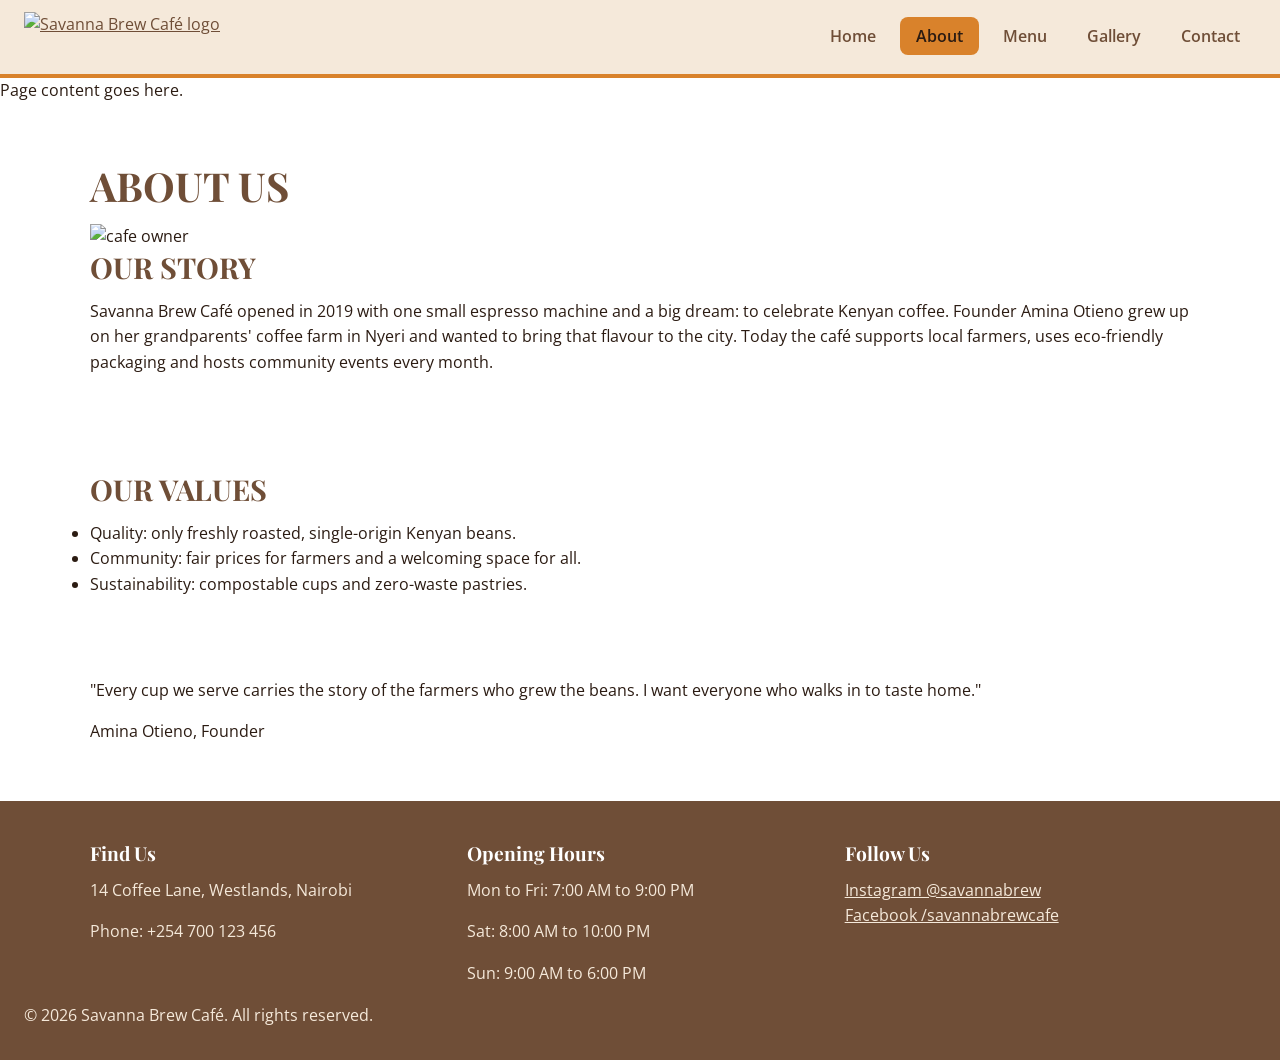
==== about.html @ 5cbfb4e5 "Initial project upload" ====
<!DOCTYPE html>
<html lang="en">
<head>
    <meta charset="UTF-8">
    <meta name="viewport" content="width=device-width, initial-scale=1.0">
    <title>Savanna Brew Café</title>
    <link rel="preconnect" href="https://fonts.googleapis.com">
    <link rel="preconnect" href="https://fonts.gstatic.com" crossorigin>
    <link href="https://fonts.googleapis.com/css2?family=Open+Sans:wght@400;600;700&family=Playfair+Display:wght@600;700&display=swap" rel="stylesheet">
    <link rel="stylesheet" href="css/style.css">
</head>
<body>

    <header class="site-header">
        <a href="index.html" class="logo">
            <img src="images/logo.png" alt="Savanna Brew Café logo">
        </a>

        <nav class="main-nav" aria-label="Main navigation">
            <ul>
                <li><a href="index.html" >Home</a></li>
                <li><a href="about.html" class="active" aria-current="page">About</a></li>
                <li><a href="menu.html">Menu</a></li>
                <li><a href="gallery.html">Gallery</a></li>
                <li><a href="contact.html">Contact</a></li>
            </ul>
        </nav>
    </header>


    <main>
        <p>Page content goes here.</p>

        <section class="container">
            <h1>ABOUT US</h1>
            <div class="about-grid">
                <img src="images/about-owner.jpg" alt="cafe owner" class="owner-photo">
                <article>
                    <h2>OUR STORY</h2>
                    <p>Savanna Brew Café opened in 2019 with one small espresso machine and a big dream: to celebrate Kenyan coffee.
                         Founder Amina Otieno grew up on her grandparents' coffee farm in Nyeri and wanted to bring that flavour to the city.
                          Today the café supports local farmers, uses eco-friendly packaging and hosts community events every month.</p>
                </article>
            </div>
        </section>

        <section class="values">
            <div class="container">
                <h2>OUR VALUES</h2>
                <ul>
                    <li>Quality: only freshly roasted, single-origin Kenyan beans.</li>
                    <li>Community: fair prices for farmers and a welcoming space for all.</li>
                    <li>Sustainability: compostable cups and zero-waste pastries.</li>
                </ul>
            </div>
        </section>
        <section class="container">
            <blockquote>
                <p>"Every cup we serve carries the story of the farmers who grew the beans. I want everyone who walks in to taste home."</p>
                <p class="quote-author">Amina Otieno, Founder</p>
            </blockquote>
        </section>
    </main>

    <!-- footer -->
     <footer class="site-footer">
        <div class="footer-columns">

            <section class="footer-col">
                <h2>Find Us</h2>
                <p>14 Coffee Lane, Westlands, Nairobi</p>
                <p>Phone: +254 700 123 456</p>
            </section>

            <section class="footer-col">
                <h2>Opening Hours</h2>
                <p>Mon to Fri: 7:00 AM to 9:00 PM</p>
                <p>Sat: 8:00 AM to 10:00 PM</p>
                <p>Sun: 9:00 AM to 6:00 PM</p>
            </section>

            <section class="footer-col">
                <h2>Follow Us</h2>
                <ul>
                    <li><a href="https://www.instagram.com" target="_blank" rel="noopener">Instagram @savannabrew</a></li>
                    <li><a href="https://www.facebook.com" target="_blank" rel="noopener">Facebook /savannabrewcafe</a></li>
                </ul>
            </section>

        </div>

        <p class="copyright">&copy; 2026 Savanna Brew Café. All rights reserved.</p>
    </footer>
</body>
</html>
---- css/style.css ----
:root {
    --primary: #6F4E37;        /* coffee brown */
    --secondary: #F5E9DA;      /* cream */
    --accent: #D9822B;         /* savanna orange */
    --accent-dark: #A55A14;    /* darker orange: readable on white */
    --text-dark: #2B1B12;
    --white: #FFFFFF;
    --cream-dark: #EBD7BE;     /* zebra stripes / hover rows */

    --font-heading: "Playfair Display", Georgia, serif;
    --font-body: "Open Sans", Arial, sans-serif;

    --radius: 8px;
    --shadow: 0 4px 12px rgba(43, 27, 18, 0.15);
    --transition: 0.3s ease;
}
* {
    margin: 0;
    padding: 0;
    box-sizing: border border-box;
}

body {
    font-family: var(--font-body);
    font-size: 1rem;           /* 16px */
    line-height: 1.6;
    color: var(--text-dark);
    background-color: var(--white);
}

h1, h2, h3 {
    font-family: var(--font-heading);
    line-height: 1.3;
    color: var(--primary);
    margin-bottom: 0.75rem;
}

h1 { font-size: 2.5rem; }
h2 { font-size: 1.8rem; }
h3 { font-size: 1.3rem; }

p {
    margin-bottom: 1rem;
}

img {
    max-width: 100%;           
    display: block;
}

a {
    color: var(--primary);
    transition: color var(--transition);
}

a:hover {
    color: var(--accent-dark);
    text-decoration: underline;
}

/* to center the contents and limit the widtha */
.container {
    max-width: 1100px;
    margin: 0 auto;
    padding: 2.5rem 1rem;
}

/* HEADER */
.site-header {
    display: flex;
    justify-content: space-between;
    align-items: center;
    padding: 0.75rem 1.5rem;
    background-color: var(--secondary);
    border-bottom: 4px solid var(--accent);
}

.logo img {
    height: 50px;
    width: auto;
}

.main-nav ul {
    display: flex;
    list-style: none;
    gap: 0.5rem;
}

.main-nav a {
    /* display: block; */
    padding: 0.5rem 1rem;
    color: var(--primary);
    font-weight: 600;
    text-decoration: none;
    border-radius: var(--radius);
    /* transition: background-color var(--transition), color var(--transition); */
}

.main-nav a:hover,
.main-nav a:focus-visible {
    background-color: var(--primary);
    color: var(--white);
    text-decoration: none;
}

/* this will us the active page */
.main-nav a.active {
    background-color: var(--accent);
    color: var(--text-dark);
}

/* Buttons */
.btn {
    display: inline-block;
    padding: 0.8rem 1.8rem;
    background-color: var(--accent);
    color: var(--text-dark);
    font-family: var(--font-body);
    font-size: 1rem;
    font-weight: 700;
    text-decoration: none;
    border: none;
    border-radius: var(--radius);
    cursor: pointer;
    transition: background-color var(--transition), color var(--transition), transform var(--transition);
}

.btn:hover,
.btn:focus-visible {
    background-color: var(--primary);
    color: var(--white);
    text-decoration: none;
    transform: translateY(-3px);
}

/* footer css */
.site-footer {
    background-color: var(--primary);
    color: var(--secondary);
    padding: 2.5rem 1.5rem 1rem;
}

.footer-columns {
    max-width: 1100px;
    margin: 0 auto;
    display: grid;
    grid-template-columns: repeat(3, 1fr);
    gap: 2rem;
}

.site-footer h2 {
    color: var(--white);
    font-size: 1.2rem;
}

.site-footer ul {
    list-style: none;
}

.site-footer a {
    color: var(--secondary);
}

.site-footer a:hover {
    color: var(--white);
}

/* .site-footer a:focus-visible {
    outline-color: var(--white);
} */
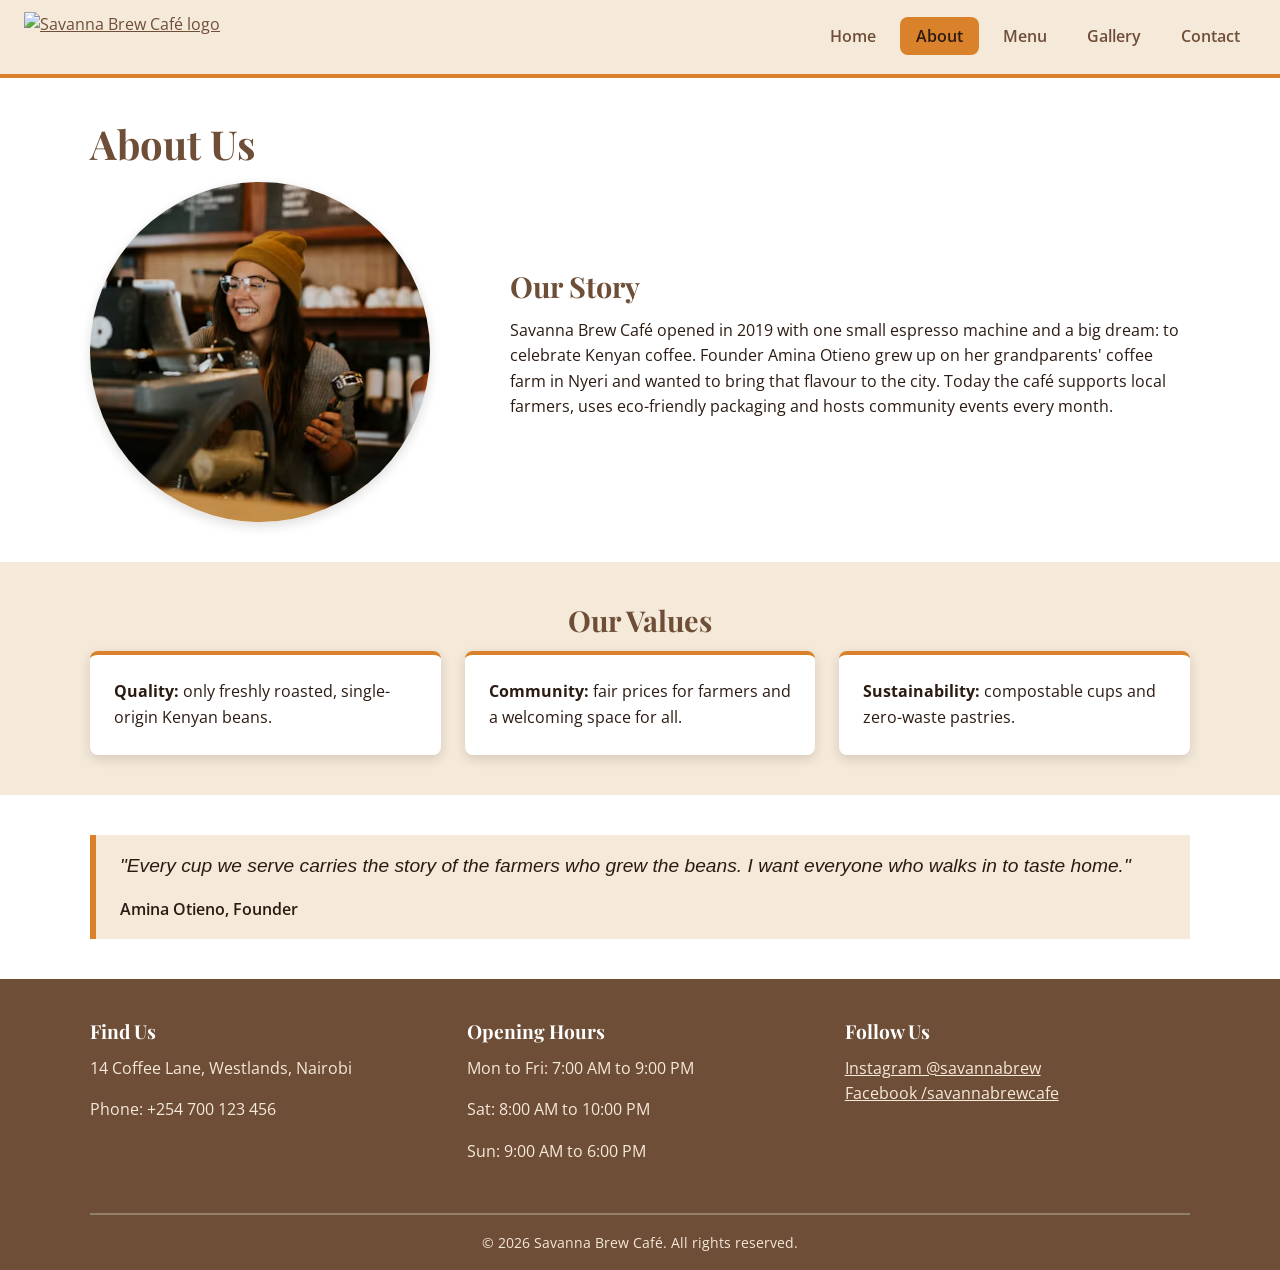
==== commit 7fa16d44: "css file and images" ====
--- a/about.html
+++ b/about.html
@@ -28,38 +28,42 @@
     </header>
 
 
-    <main>
-        <p>Page content goes here.</p>
+        <main>
 
         <section class="container">
-            <h1>ABOUT US</h1>
+            <h1>About Us</h1>
             <div class="about-grid">
-                <img src="images/about-owner.jpg" alt="cafe owner" class="owner-photo">
+                <img src="images/about-owner.avif" alt="Amina Otieno, the café owner, smiling behind the counter" class="owner-photo">
                 <article>
-                    <h2>OUR STORY</h2>
-                    <p>Savanna Brew Café opened in 2019 with one small espresso machine and a big dream: to celebrate Kenyan coffee.
-                         Founder Amina Otieno grew up on her grandparents' coffee farm in Nyeri and wanted to bring that flavour to the city.
-                          Today the café supports local farmers, uses eco-friendly packaging and hosts community events every month.</p>
+                    <h2>Our Story</h2>
+                    <p>Savanna Brew Café opened in 2019 with one small espresso machine and a big dream: 
+                        to celebrate Kenyan coffee. Founder Amina Otieno grew up on her grandparents' 
+                        coffee farm in Nyeri and wanted to bring that flavour to the city.
+                         Today the café supports local farmers, uses eco-friendly packaging and hosts
+                          community events every month.</p>
                 </article>
             </div>
         </section>
 
         <section class="values">
             <div class="container">
-                <h2>OUR VALUES</h2>
-                <ul>
-                    <li>Quality: only freshly roasted, single-origin Kenyan beans.</li>
-                    <li>Community: fair prices for farmers and a welcoming space for all.</li>
-                    <li>Sustainability: compostable cups and zero-waste pastries.</li>
+                <h2>Our Values</h2>
+                <ul class="values-list">
+                    <li><strong>Quality:</strong> only freshly roasted, single-origin Kenyan beans.</li>
+                    <li><strong>Community:</strong> fair prices for farmers and a welcoming space for all.</li>
+                    <li><strong>Sustainability:</strong> compostable cups and zero-waste pastries.</li>
                 </ul>
             </div>
         </section>
+
         <section class="container">
             <blockquote>
-                <p>"Every cup we serve carries the story of the farmers who grew the beans. I want everyone who walks in to taste home."</p>
+                <p>"Every cup we serve carries the story of the farmers who grew the beans.
+                     I want everyone who walks in to taste home."</p>
                 <p class="quote-author">Amina Otieno, Founder</p>
             </blockquote>
         </section>
+
     </main>
 
     <!-- footer -->
--- a/css/style.css
+++ b/css/style.css
@@ -168,4 +168,214 @@
 
 /* .site-footer a:focus-visible {
     outline-color: var(--white);
-} */+} */
+
+.copyright {
+    max-width: 1100px;
+    margin: 2rem auto 0;
+    padding-top: 1rem;
+    border-top: 2px solid rgba(219, 245, 218, 0.3);
+    text-align: center;
+    font-size: 0.9rem;
+}
+
+/* Home page css */
+
+.hero {
+    min-height: 480px;
+    display: flex;
+    align-items: center;
+    justify-content: center;
+    padding: 2rem 1rem;
+    text-align: center;
+    color: var(--white);
+    background: linear-gradient(rgba(43, 27, 18, 0.6), rgba(43, 27, 18, 0.6)),
+                url("../images/cappuccino.avif") center / cover no-repeat;
+}
+
+.hero h1 {
+    color: var(--white);
+    font-size: 3rem;
+}
+.tagline {
+    font-size: 1.4rem;
+    margin-bottom: 1.5rem;
+}
+
+.welcome {
+    max-width: 800px;
+    text-align: center;
+}
+
+.favourites h2,
+.cta h2 {
+    text-align: center;
+}
+
+.card-row {
+    display: flex;
+    gap: 1.5rem;
+}
+
+.card {
+    flex: 1;                   /* each card takes an equal share */
+    background-color: var(--secondary);
+    border-radius: var(--radius);
+    overflow: hidden;
+    box-shadow: var(--shadow);
+    transition: transform var(--transition), box-shadow var(--transition);
+}
+
+.card:hover {
+    transform: translateY(-8px);
+    box-shadow: 0 12px 24px rgba(43, 27, 18, 0.25);
+}
+
+.card img {
+    width: 100%;
+    height: 200px;
+    object-fit: cover;
+}
+.card-body {
+    padding: 1.25rem;
+}
+.price {
+    font-weight: 700;
+    color: var(--primary);
+}
+.cta {
+    background-color: var(--secondary);
+    text-align: center;
+}
+
+/* About page css */
+.about-grid {
+    display: grid;
+    grid-template-columns: 1fr 2fr;
+    gap: 5rem;
+    align-items: center;
+}
+
+.owner-photo {
+    width: 100%;
+    max-width: 350px;
+    aspect-ratio: 1 / 1;
+    object-fit: cover;
+    border-radius: 50%;        
+    margin: 0 auto;
+    box-shadow: var(--shadow);
+}
+
+.values {
+    background-color: var(--secondary);
+}
+
+.values h2 {
+    text-align: center;
+}
+
+.values-list {
+    list-style: none;
+    display: grid;
+    grid-template-columns: repeat(3, 1fr);
+    gap: 1.5rem;
+}
+
+.values-list li {
+    background-color: var(--white);
+    padding: 1.5rem;
+    border-top: 4px solid var(--accent);
+    border-radius: var(--radius);
+    box-shadow: var(--shadow);
+}
+
+blockquote {
+    padding: 1rem 1.5rem;
+    background-color: var(--secondary);
+    border-left: 6px solid var(--accent);
+    font-size: 1.2rem;
+    font-style: italic;
+}
+
+.quote-author {
+    margin-bottom: 0;
+    font-size: 1rem;
+    font-style: normal;
+    font-weight: 600;
+}
+
+/* Menu page css */
+
+.table-wrapper {
+    overflow-x: auto;
+    margin-bottom: 2rem;
+
+}
+
+.data-table {
+    width: 100%;
+    min-width: 420px;          
+    border-collapse: collapse;
+}
+
+.data-table th,
+.data-table td {
+    padding: 0.75rem 1rem;
+    text-align: left;
+}
+.data-table thead th {
+    background-color: var(--primary);
+    color: var(--white);
+}
+
+.data-table tbody tr:nth-child(even) {
+    background-color: var(--secondary);
+}
+.data-table tbody tr {
+    transition: background-color var(--transition);
+}
+.data-table tbody tr:hover {
+    background-color: var(--cream-dark);
+}
+.data-table .price-col {
+    text-align: right;
+}
+
+/* gallery page css */
+.gallery-grid {
+    display: grid;
+    grid-template-columns: repeat(4, 1fr);
+    gap: 1rem;
+    margin-top: 1.5rem;
+}
+
+.gallery-item {
+    position: relative;        
+    overflow: hidden;          
+    border-radius: var(--radius);
+    box-shadow: var(--shadow);
+}
+
+.gallery-item img {
+    width: 100%;
+    aspect-ratio: 4 / 3;
+    object-fit: cover;         
+    transition: transform 0.4s ease;
+}
+
+.gallery-item:hover img {
+    transform: scale(1.2);    
+}
+
+.gallery-item figcaption {
+    position: absolute;
+    left: 0;
+    right: 0;
+    bottom: 0;
+    padding: 0.6rem;
+    background-color: rgba(43, 27, 18, 0.75);
+    color: var(--white);
+    font-size: 0.9rem;
+    text-align: center;
+}
+
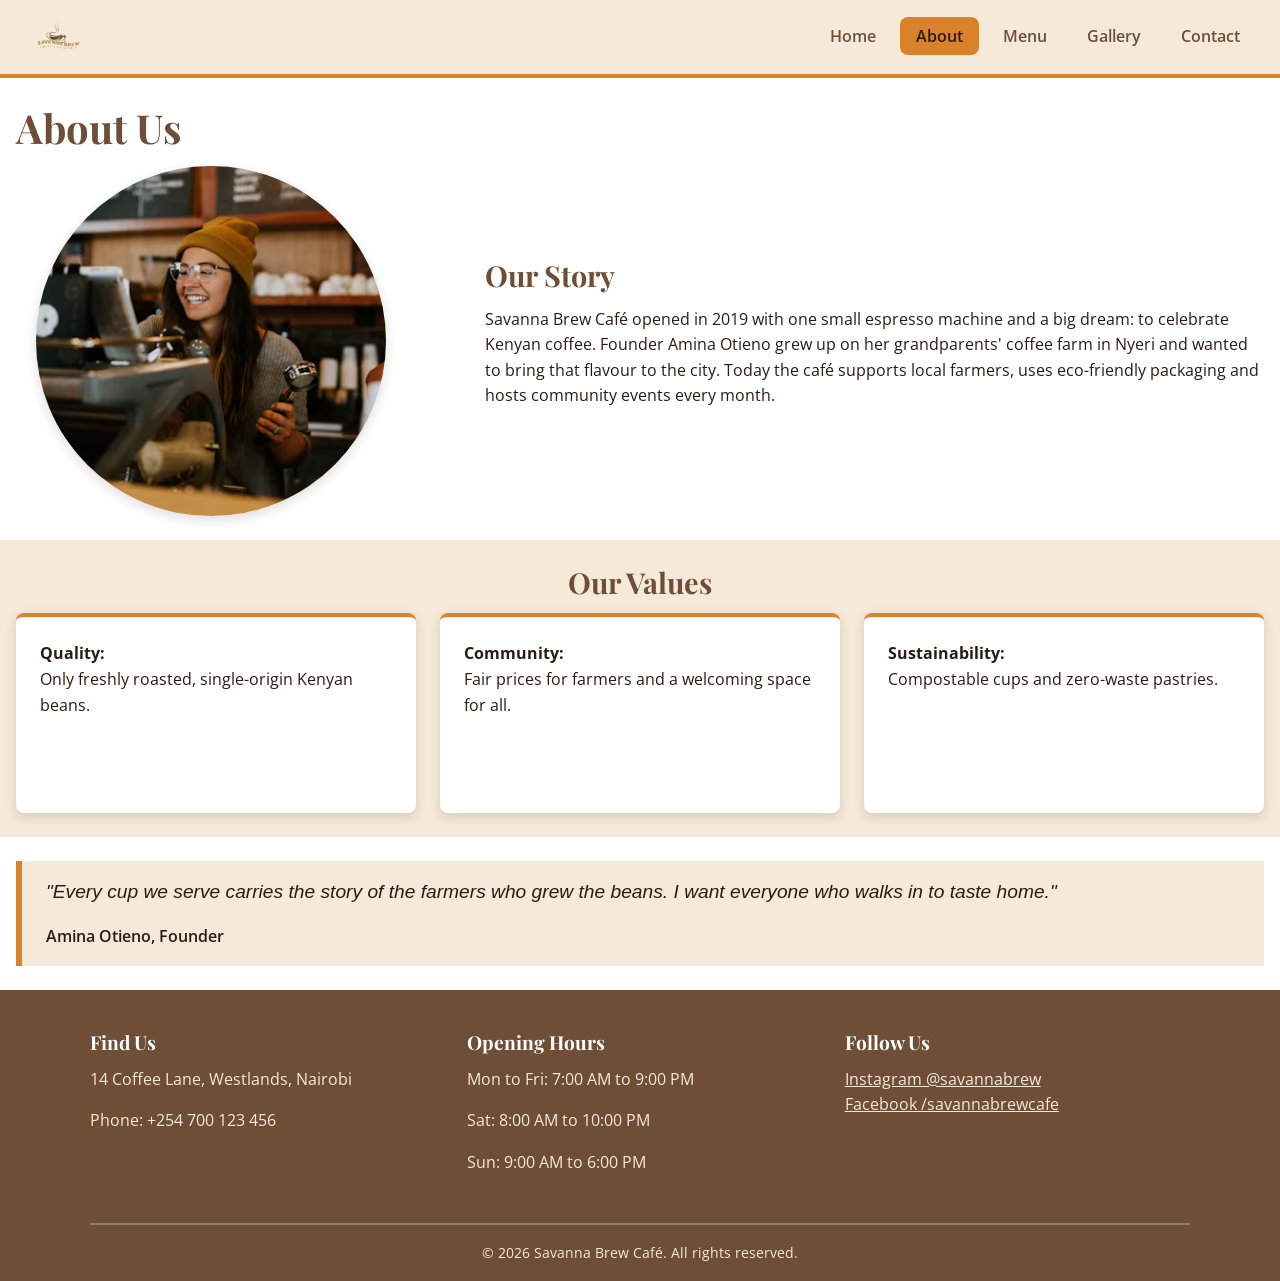
==== commit 2c324cb8: "push changes" ====
--- a/about.html
+++ b/about.html
@@ -49,9 +49,9 @@
             <div class="container">
                 <h2>Our Values</h2>
                 <ul class="values-list">
-                    <li><strong>Quality:</strong> only freshly roasted, single-origin Kenyan beans.</li>
-                    <li><strong>Community:</strong> fair prices for farmers and a welcoming space for all.</li>
-                    <li><strong>Sustainability:</strong> compostable cups and zero-waste pastries.</li>
+                    <li><strong>Quality:</strong><br/> Only freshly roasted, single-origin Kenyan beans.</li>
+                    <li><strong>Community:</strong> <br/>Fair prices for farmers and a welcoming space for all.</li>
+                    <li><strong>Sustainability:</strong> <br/>Compostable cups and zero-waste pastries.</li>
                 </ul>
             </div>
         </section>
--- a/css/style.css
+++ b/css/style.css
@@ -61,9 +61,9 @@
 
 /* to center the contents and limit the widtha */
 .container {
-    max-width: 1100px;
+    max-width: 1300px;
     margin: 0 auto;
-    padding: 2.5rem 1rem;
+    padding: 1.5rem 1rem;
 }
 
 /* HEADER */
@@ -163,7 +163,7 @@
 }
 
 .site-footer a:hover {
-    color: var(--white);
+    color: orange;
 }
 
 /* .site-footer a:focus-visible {
@@ -190,7 +190,7 @@
     text-align: center;
     color: var(--white);
     background: linear-gradient(rgba(43, 27, 18, 0.6), rgba(43, 27, 18, 0.6)),
-                url("../images/cappuccino.avif") center / cover no-repeat;
+                url("../images/hero.avif") center / cover no-repeat;
 }
 
 .hero h1 {
@@ -279,6 +279,7 @@
     display: grid;
     grid-template-columns: repeat(3, 1fr);
     gap: 1.5rem;
+    height: 200px;
 }
 
 .values-list li {
@@ -379,3 +380,134 @@
     text-align: center;
 }
 
+/* contact page css */
+.contact-grid {
+    display: grid;
+    grid-template-columns: 3fr 2fr;
+    gap: 3.5rem;
+    margin-top: 1.5rem;
+}
+
+/* .contact-grid > * {
+    min-width: 0;
+} */
+
+.contact-panel {
+    padding: 1.5rem;
+    background-color: var(--secondary);
+    border-radius: var(--radius);
+    box-shadow: var(--shadow);
+}
+
+/* Right card only: stay as tall as its content instead of stretching */
+.contact-info {
+    align-self: start;
+}
+.contact-list {
+    list-style: none;
+}
+
+.contact-list li {
+    margin-bottom: 0.5rem;
+}
+.form-group {
+    margin-bottom: 1.25rem;
+}
+
+.form-group label {
+    display: block;
+    margin-bottom: 0.4rem;
+    font-weight: 600;
+}
+
+.form-control {
+    width: 100%;
+    padding: 0.5rem;
+    font-family: var(--font-body);
+    font-size: 1rem;
+    background-color: var(--white);
+    color: var(--text-dark);
+    border: 1px solid var(--primary);
+    border-radius: var(--radius);
+}
+
+/* .form-control:focus {
+    outline: 3px solid var(--accent);
+    outline-offset: 1px;
+} */
+
+fieldset {
+    margin-bottom: 1.25rem;
+    padding: 0.5rem;
+    border: 1px solid var(--primary);
+    border-radius: var(--radius);
+}
+legend {
+    padding: 0 0.5rem;
+    font-weight: 600;
+}
+.radio-option {
+    display: inline-block;
+    margin-right: 1.5rem;
+}
+.radio-option input:focus-visible {
+    outline: 3px solid var(--accent);
+}
+
+/* animations */
+@keyframes fadeUp {
+    from {
+        opacity: 0;
+        transform: translateY(20px);
+    }
+    to {
+        opacity: 1;
+        transform: translateY(0);
+    }
+}
+
+.hero-content {
+    animation: fadeUp 1s ease-out;
+}
+
+/* responsive media */
+
+/* Tablet: gallery goes to 2 columns */
+@media (max-width: 992px) {
+    .gallery-grid {
+        grid-template-columns: repeat(2, 1fr);
+    }
+}
+
+@media (max-width: 768px) {
+    .site-header {
+        flex-direction: column;    
+        gap: 0.75rem;
+    }
+
+    .main-nav ul {
+        flex-direction: column;   
+        text-align: center;
+    }
+
+    h1 { font-size: 2rem; }
+    .hero h1 { font-size: 2.2rem; }
+
+    .card-row {
+        flex-direction: column;
+    }
+
+    .about-grid,
+    .values-list,
+    .contact-grid,
+    .footer-columns {
+        grid-template-columns: 1fr;
+    }
+}
+
+/* Phone: gallery goes to 1 column */
+@media (max-width: 600px) {
+    .gallery-grid {
+        grid-template-columns: 1fr;
+    }
+}
